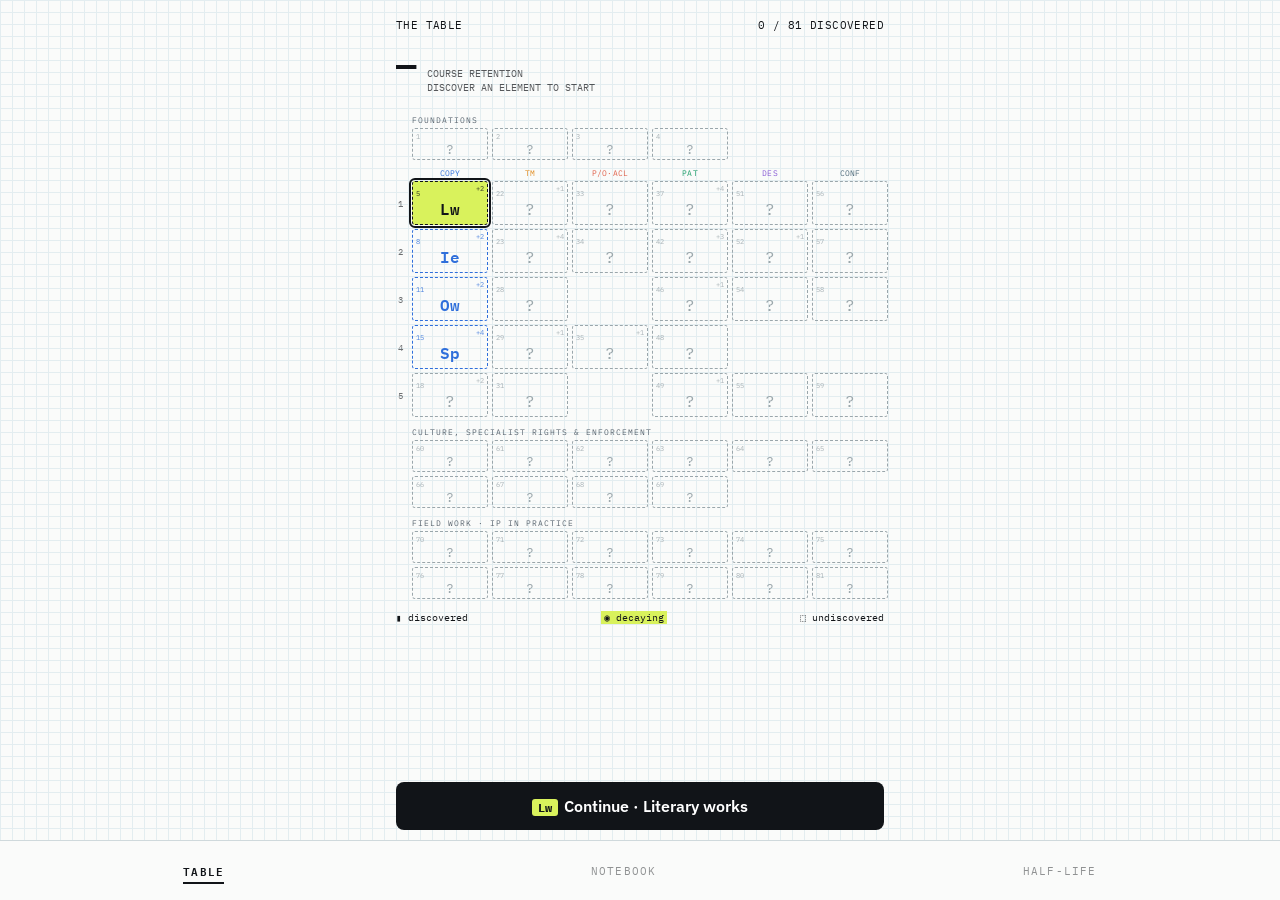
==== index.html @ dfd4808e "Add units 1.7, 1.8 and 1.9: Copyright's Whose & how long? row Ownership (employees, journalists, com" ====
<!doctype html>
<html lang="en-AU">
<head>
  <meta charset="utf-8">
  <meta name="viewport" content="width=device-width, initial-scale=1, viewport-fit=cover">
  <meta name="theme-color" content="#FAFBFA">
  <meta name="apple-mobile-web-app-capable" content="yes">
  <meta name="apple-mobile-web-app-status-bar-style" content="default">
  <meta name="apple-mobile-web-app-title" content="Duo Logo">
  <meta name="description" content="Australian intellectual property law as a periodic table.">
  <title>Duo Logo · The Lab</title>
  <link rel="manifest" href="manifest.webmanifest">
  <link rel="icon" href="icon.svg" type="image/svg+xml">
  <link rel="apple-touch-icon" href="icon-180.png">
  <link rel="preconnect" href="https://fonts.googleapis.com">
  <link rel="preconnect" href="https://fonts.gstatic.com" crossorigin>
  <link href="https://fonts.googleapis.com/css2?family=IBM+Plex+Mono:wght@400;500;600;700&family=IBM+Plex+Sans:ital,wght@0,400;0,500;0,600;0,700;1,400&display=swap" rel="stylesheet">
  <link rel="stylesheet" href="styles.css">
</head>
<body>
  <main id="app" aria-live="polite"></main>
  <div id="overlay"></div>
  <script src="course.js"></script>
  <script src="unit-literary.js"></script>
  <script src="unit-dma.js"></script>
  <script src="unit-part-iv.js"></script>
  <script src="unit-ideas.js"></script>
  <script src="unit-originality.js"></script>
  <script src="unit-authorship.js"></script>
  <script src="unit-ownership.js"></script>
  <script src="unit-dealings.js"></script>
  <script src="unit-duration.js"></script>
  <script src="unit-substantial-part.js"></script>
  <script src="reactions.js"></script>
  <script src="app.js"></script>
</body>
</html>
---- styles.css ----
/* Duo Logo · The Lab. A modern lab notebook: graph paper, hairlines, tabular numbers. */
:root {
  --ink: #111418; --white: #FAFBFA; --grid: #E3EDF0; --line: #cfd9dc; --muted: #5b6670;
  --cr: #2F6FDB; --tm: #E08A1E; --po: #E0614A; --pa: #1E9E6A; --de: #8A5CD6; --ci: #4F6A7A; --gr: #7A8088;
  --hi: #D9F25C; --bad: #b53b26; --badbg: #fde6e1; --ok: #17804f; --okbg: #e3f5ea;
  --g: var(--cr);
  --mono: 'IBM Plex Mono', ui-monospace, Menlo, monospace;
  --sans: 'IBM Plex Sans', system-ui, -apple-system, 'Segoe UI', sans-serif;
  --safe-b: env(safe-area-inset-bottom, 0px);
}
* { box-sizing: border-box; margin: 0; padding: 0; }
html { -webkit-text-size-adjust: 100%; }
body {
  font-family: var(--sans); color: var(--ink); background-color: var(--white);
  background-image: linear-gradient(var(--grid) 1px, transparent 1px), linear-gradient(90deg, var(--grid) 1px, transparent 1px);
  background-size: 12px 12px; font-variant-numeric: tabular-nums; min-height: 100vh; min-height: 100dvh;
  -webkit-tap-highlight-color: transparent;
}
button { font: inherit; color: inherit; background: none; border: 0; cursor: pointer; }
a { color: inherit; }
.mono { font-family: var(--mono); }
#app { max-width: 520px; margin: 0 auto; min-height: 100vh; min-height: 100dvh; position: relative; padding-bottom: calc(76px + var(--safe-b)); }
#app.player-mode { padding-bottom: 0; }

/* ---------- chrome ---------- */
.top { padding: 18px 16px 0; display: flex; justify-content: space-between; align-items: center; gap: 8px; font-family: var(--mono); font-size: 11px; letter-spacing: .4px; text-transform: uppercase; }
.top .g { color: var(--g); }
.tabs { position: fixed; bottom: 0; left: 0; right: 0; height: calc(60px + var(--safe-b)); padding-bottom: var(--safe-b); border-top: 1px solid var(--line); display: flex; justify-content: space-around; align-items: center; background: var(--white); font-family: var(--mono); font-size: 11px; letter-spacing: 1.2px; z-index: 20; }
.tabs a { text-decoration: none; opacity: .45; padding: 10px 8px; }
.tabs a.on { opacity: 1; font-weight: 600; }
.tabs a.on span { border-bottom: 2px solid var(--ink); padding-bottom: 2px; }
.btn { display: block; width: calc(100% - 32px); margin: 0 16px; padding: 14px; border-radius: 8px; background: var(--ink); color: #fff; text-align: center; font-weight: 600; font-size: 15.5px; text-decoration: none; }
#app.has-cta { padding-bottom: calc(150px + var(--safe-b)); }
.cta { position: fixed; left: 0; right: 0; bottom: calc(70px + var(--safe-b)); z-index: 19; max-width: 520px; margin: 0 auto; }
.p-top .sym { text-transform: none; }
.btn:disabled { opacity: .35; cursor: default; }
.btn b { background: var(--hi); color: var(--ink); padding: 1px 6px; border-radius: 3px; font-family: var(--mono); font-size: 12px; margin-right: 6px; }
.btn.ghost { background: #fff; color: var(--ink); border: 1px solid var(--line); }
.link { display: block; margin: 10px auto 0; font-family: var(--mono); font-size: 12px; text-decoration: underline; opacity: .7; }
.eyebrow { font-family: var(--mono); font-size: 10px; letter-spacing: 1.2px; text-transform: uppercase; color: var(--muted); }
.flag { font-family: var(--mono); font-size: 10px; color: var(--bad); background: var(--badbg); padding: 1px 5px; border-radius: 3px; white-space: nowrap; }
.sect { font-family: var(--mono); font-size: 10px; letter-spacing: 1.2px; text-transform: uppercase; color: var(--muted); margin: 22px 16px 6px; }

/* ---------- element tile ---------- */
.el { position: relative; border-radius: 3px; color: #fff; padding: 2px 3px; font-family: var(--mono); background: var(--c); min-width: 0; text-align: left; transition: filter .6s, opacity .6s; }
.el .n { font-size: 7px; opacity: .85; display: flex; justify-content: space-between; }
.el .s { font-size: 16px; font-weight: 600; text-align: center; line-height: 1; margin-top: 4px; }
.el .bar { position: absolute; left: 3px; right: 3px; bottom: 3px; height: 2px; background: rgba(255,255,255,.35); }
.el .bar i { display: block; height: 2px; background: #fff; }
.el.un { background: transparent; border: 1px dashed #9aa6ab; color: #9aa6ab; }
.el.un .s { font-weight: 400; }
.el.ready { background: transparent; border: 1.5px dashed var(--c); color: var(--c); }
.el.decay { box-shadow: 0 0 0 2px var(--hi), 0 0 12px var(--hi); animation: glow 2.4s ease-in-out infinite; }
.el.stable { box-shadow: inset 0 0 0 3px rgba(17,20,24,.55); }
.el.now { outline: 2px solid var(--ink); outline-offset: 1px; }
.el.ready.now { background: var(--hi); color: var(--ink); border-color: var(--ink); }
.el .more { position: absolute; top: 2px; right: 3px; font-size: 7px; opacity: .8; }
.el.empty { visibility: hidden; }
.el.drop { animation: drop .7s cubic-bezier(.2,1.4,.4,1); }
@keyframes glow { 50% { box-shadow: 0 0 0 2px var(--hi), 0 0 20px 3px var(--hi); } }
@keyframes drop { from { transform: translateY(-30px) scale(1.3); filter: brightness(2); } }

/* ---------- the table ---------- */
.stat { padding: 10px 16px 10px; display: flex; gap: 12px; align-items: baseline; }
.stat .big { font-size: 34px; font-weight: 700; font-family: var(--mono); letter-spacing: -1px; }
.stat .lab { font-family: var(--mono); font-size: 10px; opacity: .7; line-height: 1.4; text-transform: uppercase; }
.ptable { padding: 0 12px; }
.colh, .grid { display: grid; grid-template-columns: 16px repeat(6, minmax(0, 1fr)); gap: 4px; }
.colh { font-family: var(--mono); font-size: 7.5px; text-align: center; margin: 8px 0 3px; letter-spacing: .2px; }
.grid .el { height: 44px; }
.grid .el .s { margin-top: 3px; }
.rh { font-family: var(--mono); font-size: 9px; display: flex; align-items: center; justify-content: center; opacity: .6; }
.blk { display: grid; grid-template-columns: repeat(6, minmax(0, 1fr)); gap: 4px; margin-left: 20px; }
.blk .el { height: 32px; }
.blk .el .s { font-size: 13px; margin-top: 2px; }
.blk-h { font-family: var(--mono); font-size: 8px; letter-spacing: 1px; color: var(--muted); margin: 10px 0 3px 20px; text-transform: uppercase; }
.legend { display: flex; justify-content: space-between; padding: 12px 16px 14px; font-family: var(--mono); font-size: 9.5px; }
.legend .d { background: var(--hi); padding: 0 3px; }

/* ---------- sheets / modals ---------- */
.scrim { position: fixed; inset: 0; background: rgba(17,20,24,.35); z-index: 40; display: flex; align-items: flex-end; justify-content: center; animation: fade .2s; }
.panel { background: var(--white); width: 100%; max-width: 520px; max-height: 86vh; overflow: auto; border-radius: 14px 14px 0 0; padding: 18px 16px calc(18px + var(--safe-b)); border-top: 3px solid var(--g); animation: up .25s ease-out; }
.panel h2 { font-size: 19px; margin: 4px 0 10px; }
.panel .x { float: right; font-family: var(--mono); font-size: 13px; opacity: .6; padding: 4px; }
@keyframes fade { from { opacity: 0; } }
@keyframes up { from { transform: translateY(40px); opacity: 0; } }
.row { display: flex; align-items: center; gap: 10px; background: #fff; border: 1px solid var(--line); border-radius: 6px; padding: 8px 10px; margin: 6px 0; text-align: left; width: 100%; }
.row .el { width: 36px; height: 36px; flex: none; }
.row .el .s { font-size: 13px; margin-top: 5px; }
.row .t { flex: 1; font-size: 13.5px; font-weight: 500; min-width: 0; }
.row .t small { display: block; font-family: var(--mono); font-size: 9.5px; font-weight: 400; opacity: .7; margin-top: 2px; }
.row .p { font-family: var(--mono); font-size: 11.5px; font-weight: 600; white-space: nowrap; }
.rows { margin: 0 16px; }
.textbox { width: 100%; min-height: 120px; font-family: var(--mono); font-size: 11px; padding: 8px; border: 1px solid var(--line); border-radius: 6px; margin: 8px 0; background: #fff; }
.note { font-size: 13px; line-height: 1.45; margin: 6px 0 10px; }
.err { color: var(--bad); font-family: var(--mono); font-size: 11px; }

/* ---------- player ---------- */
.p-top { position: sticky; top: 0; z-index: 10; background: var(--white); padding: 14px 16px 10px; border-bottom: 1px solid var(--line); display: flex; align-items: center; gap: 10px; font-family: var(--mono); font-size: 10.5px; text-transform: uppercase; letter-spacing: .4px; }
.p-top .quit { font-size: 15px; padding: 2px 6px 2px 0; }
.p-top .lbl { flex: 1; min-width: 0; white-space: nowrap; overflow: hidden; text-overflow: ellipsis; }
.p-top .g { color: var(--g); white-space: nowrap; }
.prog { height: 3px; background: var(--grid); }
.prog i { display: block; height: 3px; background: var(--g); transition: width .3s; }
.p-body { padding: 12px 14px 120px; }
.p-foot { position: fixed; bottom: 0; left: 0; right: 0; padding: 12px 0 calc(14px + var(--safe-b)); background: linear-gradient(transparent, var(--white) 30%); z-index: 15; }
.p-foot .inner { max-width: 520px; margin: 0 auto; display: flex; gap: 8px; padding: 0 16px; }
.p-foot .btn { margin: 0; width: auto; flex: 1; }
.p-foot .btn.ghost { flex: 0 0 auto; padding: 14px 16px; }

/* paper card */
.paper { background: #fff; border: 1px solid var(--line); border-radius: 4px; padding: 14px 14px 12px; animation: slide .25s ease-out; }
@keyframes slide { from { transform: translateX(16px); opacity: 0; } }
.paper.back { animation-name: slideb; }
@keyframes slideb { from { transform: translateX(-16px); opacity: 0; } }
.fig { display: flex; justify-content: space-between; gap: 8px; align-items: flex-start; font-family: var(--mono); font-size: 9.5px; letter-spacing: .8px; color: var(--g); text-transform: uppercase; }
.fig .m { text-align: right; color: var(--muted); text-transform: none; letter-spacing: 0; }
.fig .m span { display: block; }
.paper h3 { font-size: 18px; line-height: 1.25; margin: 6px 0 8px; }
.paper p, .paper li { font-size: 14.5px; line-height: 1.5; }
.paper p + p, .paper p + ul, .paper p + ol, .paper ul + p, .paper ol + p { margin-top: 8px; }
.paper ul, .paper ol { padding-left: 20px; }
.paper li + li { margin-top: 4px; }
.paper .k { font-family: var(--mono); font-size: 9.5px; letter-spacing: 1px; color: var(--muted); margin-top: 10px; }
.paper .v { font-size: 14px; line-height: 1.42; margin-top: 2px; }
.res { display: inline-block; margin-top: 4px; font-family: var(--mono); font-size: 12px; background: var(--badbg); color: var(--bad); padding: 2px 6px; border-radius: 3px; }
.res.ok { background: var(--okbg); color: var(--ok); }
.deeper-btn { display: block; width: 100%; text-align: center; font-family: var(--mono); font-size: 11px; letter-spacing: 1px; color: var(--muted); padding: 12px 0 2px; }
.deeper { border-top: 1px dashed var(--line); margin-top: 10px; padding-top: 10px; }
.deeper[hidden] { display: none; }
.src { margin-top: 12px; padding-top: 8px; border-top: 1px solid var(--grid); font-size: 11.5px; line-height: 1.45; color: var(--muted); }
.src b { font-family: var(--mono); font-size: 9px; letter-spacing: 1px; font-weight: 500; }
/* kinds */
.k-trap { border-left: 4px solid var(--hi); }
.k-trap .fig { color: var(--ink); }
.hazard { display: inline-flex; align-items: center; justify-content: center; width: 18px; height: 16px; background: var(--hi); clip-path: polygon(50% 0, 100% 100%, 0 100%); font-size: 10px; font-weight: 700; color: var(--ink); padding-top: 4px; margin-right: 4px; vertical-align: -2px; }
.k-critique .fig::after { content: ''; }
.specimen { margin: 10px 0 4px; padding: 10px; border: 1px solid var(--line); border-radius: 50% / 12%; background: radial-gradient(circle at 30% 20%, #fff, #f3f7f8); }
.specimen .cite { font-family: var(--mono); font-size: 9.5px; color: var(--muted); margin-bottom: 4px; }
.specimen p { font-family: var(--mono); font-size: 12.5px; line-height: 1.55; }
.specimen mark { background: var(--hi); border-radius: 50%; padding: 0 3px; font-size: 10px; }
.specimen ul { list-style: none; padding: 0; margin-top: 6px; }
.specimen li { font-size: 12px; color: var(--muted); }
.flow { list-style: none; padding: 0 !important; margin: 10px 0 6px; counter-reset: s; }
.flow li { position: relative; border: 1px solid var(--line); border-radius: 6px; padding: 8px 10px 8px 36px; background: #fff; margin: 0 !important; font-size: 13.5px; counter-increment: s; }
.flow li::before { content: counter(s); position: absolute; left: 8px; top: 8px; width: 20px; height: 20px; border-radius: 50%; background: var(--g); color: #fff; font-family: var(--mono); font-size: 11px; display: flex; align-items: center; justify-content: center; }
.flow li + li { margin-top: 14px !important; }
.flow li + li::after { content: '↓'; position: absolute; left: 14px; top: -16px; font-family: var(--mono); font-size: 11px; color: var(--muted); }
.cmp { width: 100%; border-collapse: collapse; font-size: 11.5px; margin-top: 4px; }
.cmp th, .cmp td { border: 1px solid var(--line); padding: 5px; vertical-align: top; text-align: left; line-height: 1.35; }
.cmp th { font-family: var(--mono); font-size: 9.5px; background: #f3f7f8; }
.cmp td:first-child { font-family: var(--mono); font-size: 9.5px; color: var(--muted); }
.dots { display: flex; justify-content: center; gap: 4px; margin: 12px 0 0; }
.dots i { width: 6px; height: 6px; border-radius: 1px; background: var(--line); }
.dots i.on { background: var(--g); }

/* questions */
.q-k { font-family: var(--mono); font-size: 10px; letter-spacing: 1.2px; text-transform: uppercase; color: var(--g); }
.q-t { font-size: 18px; font-weight: 600; line-height: 1.3; margin: 6px 0 14px; }
.opts { display: flex; flex-direction: column; gap: 8px; }
.opt { text-align: left; background: #fff; border: 1px solid var(--line); border-radius: 8px; padding: 12px; font-size: 14.5px; line-height: 1.35; }
.opt.right { border-color: var(--ok); background: var(--okbg); }
.opt.wrong { border-color: var(--bad); background: var(--badbg); }
.tf { flex-direction: row; } .tf .opt { flex: 1; text-align: center; font-weight: 600; font-family: var(--mono); }
.chip { display: inline-block; padding: 8px 10px; border-radius: 5px; font-size: 12.5px; font-weight: 500; margin: 3px 2px; font-family: var(--mono); background: #fff; border: 1px solid #c5cfd3; text-align: left; line-height: 1.3; }
.chip.used { opacity: .25; pointer-events: none; }
.chip.sel { background: var(--hi); border-color: var(--ink); }
.chip.bad { border-color: #e7b7ad; text-decoration: line-through; color: var(--bad); background: #fff6f4; pointer-events: none; }
.slots { list-style: none; display: flex; flex-direction: column; gap: 6px; margin-bottom: 12px; }
.slot { border: 1.5px dashed var(--line); border-radius: 6px; min-height: 40px; padding: 8px 10px; display: flex; gap: 10px; align-items: center; font-size: 13.5px; background: rgba(255,255,255,.7); }
.slot .mono { font-size: 11px; color: var(--muted); }
.slot.filled { border-style: solid; background: #fff; }
.slot.right { border-color: var(--ok); background: var(--okbg); } .slot.wrong { border-color: var(--bad); background: var(--badbg); }
.match { display: grid; grid-template-columns: 1fr 1fr; gap: 8px; }
.match .col { display: flex; flex-direction: column; gap: 6px; }
.match .chip { margin: 0; width: 100%; min-height: 44px; }
.match .chip.done { opacity: .55; pointer-events: none; border-color: var(--pc); box-shadow: inset 4px 0 0 var(--pc); }
.match .chip.miss { animation: shake .3s; border-color: var(--bad); }
@keyframes shake { 25% { transform: translateX(-4px); } 75% { transform: translateX(4px); } }
.sort-stage { background: #fff; border: 1px solid var(--line); border-radius: 8px; padding: 14px; text-align: center; margin-bottom: 10px; min-height: 76px; display: flex; flex-direction: column; justify-content: center; gap: 6px; }
.sort-stage .card { font-size: 15px; font-weight: 600; }
.sort-stage .mono { font-size: 10px; color: var(--muted); }
.buckets { display: grid; grid-template-columns: 1fr 1fr; gap: 8px; }
.bucket { background: rgba(255,255,255,.8); border: 1.5px solid var(--line); border-radius: 8px; padding: 10px 8px; min-height: 70px; text-align: left; }
.bucket strong { font-family: var(--mono); font-size: 11px; display: block; }
.bucket em { display: block; font-style: normal; font-size: 11.5px; margin-top: 4px; padding-left: 6px; border-left: 2px solid var(--ok); }
.bucket em.no { border-color: var(--bad); color: var(--bad); }
.bucket.pulse { animation: pulse .4s; } .bucket.shake { animation: shake .3s; }
@keyframes pulse { 50% { transform: scale(1.03); background: var(--okbg); } }
.simi { background: #fff; border: 1px solid var(--line); border-radius: 8px; padding: 16px 14px; }
.simi .read { font-family: var(--mono); font-size: 34px; font-weight: 700; text-align: center; }
.simi input { width: 100%; accent-color: var(--g); margin: 12px 0 4px; }
.simi .ends { display: flex; justify-content: space-between; font-family: var(--mono); font-size: 10px; color: var(--muted); }
.gauge { position: relative; height: 8px; background: var(--grid); border-radius: 4px; margin-top: 10px; }
.gauge .zone { position: absolute; top: 0; bottom: 0; background: var(--okbg); border: 1px solid var(--ok); border-radius: 4px; }
.gauge .pin { position: absolute; top: -4px; width: 3px; height: 16px; background: var(--ink); }
/* answer sheet */
.ans { position: fixed; left: 0; right: 0; bottom: 0; z-index: 30; background: #fff; border-top: 3px solid var(--ok); padding: 16px 16px calc(16px + var(--safe-b)); transform: translateY(100%); transition: transform .25s ease-out; max-height: 70vh; overflow: auto; }
.ans.bad { border-color: var(--bad); }
.ans.up { transform: none; }
.ans .in { max-width: 520px; margin: 0 auto; }
.ans h3 { font-family: var(--mono); font-size: 13px; letter-spacing: .5px; color: var(--ok); }
.ans.bad h3 { color: var(--bad); }
.ans p { font-size: 14px; line-height: 1.45; margin: 8px 0 12px; }
.ans .corr { font-weight: 600; }
.ans .btn { width: 100%; margin: 0; }

/* reaction */
.eq { margin: 4px 0 8px; padding: 16px 10px; background: #fff; border: 1px solid var(--line); border-radius: 6px; text-align: center; }
.eq .chip.on { background: var(--g); color: #fff; border-color: var(--g); }
.eq .chip.gap { border: 1.5px dashed var(--g); color: var(--g); background: #fff6f4; min-width: 40px; text-align: center; }
.plus { font-family: var(--mono); font-weight: 600; margin: 0 1px; }
.arrow { position: relative; height: 2px; margin: 16px 30px 14px; background: var(--line); }
.arrow::after { content: '▶'; position: absolute; right: -8px; top: -8px; font-size: 12px; color: var(--muted); }
.arrow i { display: block; height: 2px; width: 0; background: var(--g); transition: width .8s ease-out; }
.arrow.fizz i { width: 45%; background: var(--bad); }
.arrow.go i { width: 100%; }
.prod { display: inline-block; padding: 8px 14px; border: 2px solid var(--ink); border-radius: 5px; font-weight: 700; letter-spacing: 1px; font-family: var(--mono); font-size: 13px; opacity: .3; transition: all .5s .6s; }
.prod.made { opacity: 1; background: var(--g); color: #fff; border-color: var(--g); transform: scale(1.06); }
.tray-h { font-family: var(--mono); font-size: 9.5px; margin: 14px 2px 4px; opacity: .6; letter-spacing: 1px; }
.hint { margin: 10px 0; font-size: 12.5px; padding: 10px; background: #fff; border-left: 3px solid var(--hi); font-family: var(--mono); line-height: 1.45; }

/* half-life */
.chart { display: block; margin: 6px auto 0; }
.empty-msg { margin: 16px; padding: 16px; background: #fff; border: 1px dashed var(--line); border-radius: 8px; font-size: 14px; line-height: 1.45; }

/* notebook */
.chap { margin: 0 16px 8px; background: #fff; border: 1px solid var(--line); border-radius: 6px; overflow: hidden; }
.chap summary { list-style: none; cursor: pointer; padding: 10px 12px; display: flex; justify-content: space-between; align-items: center; font-weight: 600; font-size: 14px; }
.chap summary::-webkit-details-marker { display: none; }
.chap summary .mono { font-size: 10px; font-weight: 400; color: var(--muted); }
.chap .units { padding: 0 8px 8px; }
.chap .row { margin: 4px 0; }
.outline { margin: 0 16px; background: #fff; border: 1px solid var(--line); border-left: 4px solid var(--cr); border-radius: 4px; padding: 12px; font-size: 13.5px; line-height: 1.5; }

/* result */
.result { padding: 28px 16px; text-align: center; }
.result h2 { font-size: 22px; margin: 6px 0 4px; }
.result .score { font-family: var(--mono); font-size: 48px; font-weight: 700; margin: 18px 0 2px; }
.result .found { display: flex; justify-content: center; margin: 22px 0 10px; }
.result .found .el { width: 84px; height: 84px; }
.result .found .el .s { font-size: 30px; margin-top: 14px; }
.result .found .el .n { font-size: 9px; }
.result .note { color: var(--muted); }
.treasure { display: inline-block; font-family: var(--mono); font-size: 11px; background: var(--hi); padding: 3px 7px; border-radius: 3px; margin: 3px; }
.result .btn { margin-top: 18px; }
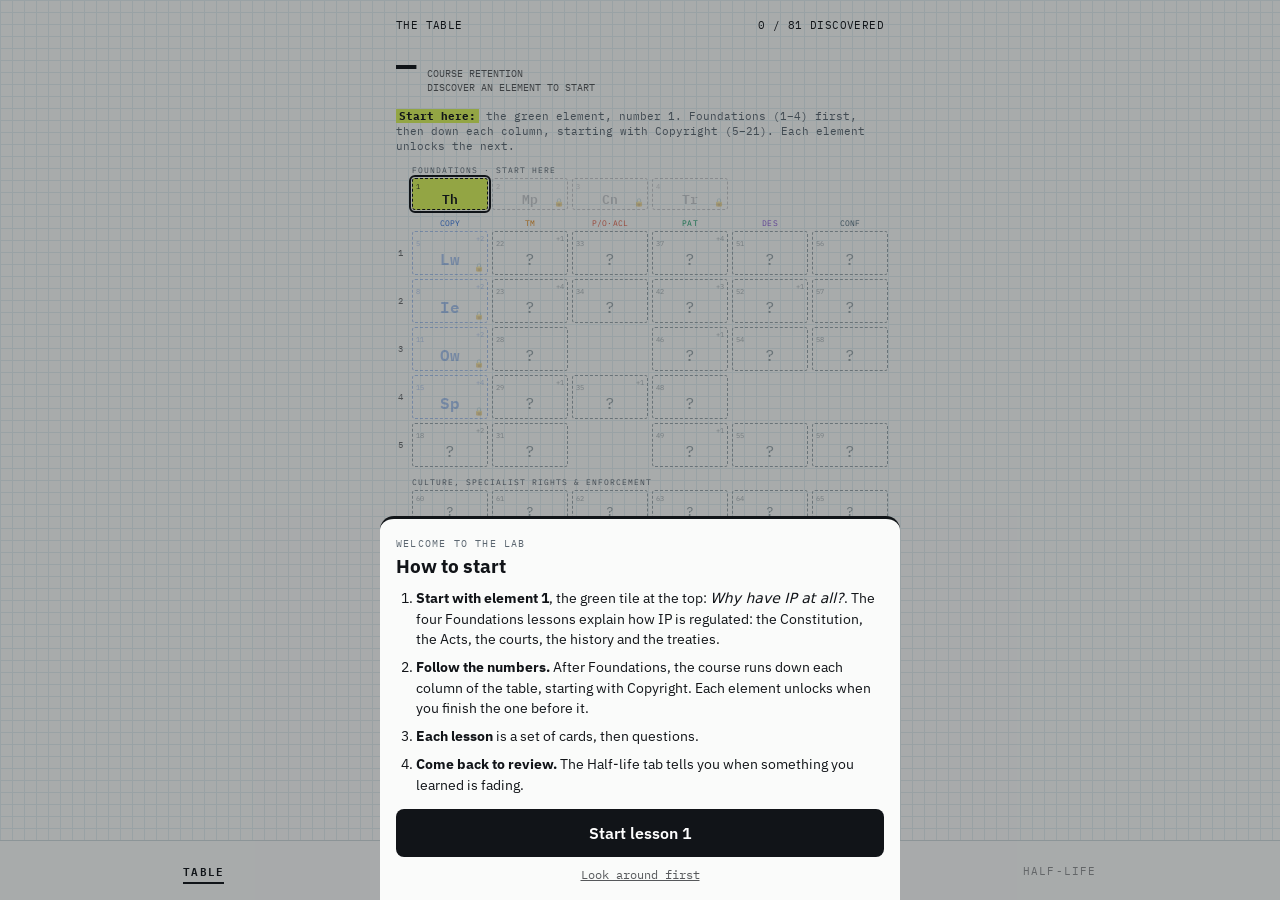
==== commit 07af9c33: "Add introductory lessons and a strict one-by-one lesson order Foundations 0.1-0.4 (how the course wo" ====
--- a/index.html
+++ b/index.html
@@ -21,6 +21,7 @@
   <main id="app" aria-live="polite"></main>
   <div id="overlay"></div>
   <script src="course.js"></script>
+  <script src="unit-foundations.js"></script>
   <script src="unit-literary.js"></script>
   <script src="unit-dma.js"></script>
   <script src="unit-part-iv.js"></script>
--- a/styles.css
+++ b/styles.css
@@ -30,7 +30,7 @@
 .tabs a.on { opacity: 1; font-weight: 600; }
 .tabs a.on span { border-bottom: 2px solid var(--ink); padding-bottom: 2px; }
 .btn { display: block; width: calc(100% - 32px); margin: 0 16px; padding: 14px; border-radius: 8px; background: var(--ink); color: #fff; text-align: center; font-weight: 600; font-size: 15.5px; text-decoration: none; }
-#app.has-cta { padding-bottom: calc(150px + var(--safe-b)); }
+#app.has-cta { padding-bottom: calc(170px + var(--safe-b)); }
 .cta { position: fixed; left: 0; right: 0; bottom: calc(70px + var(--safe-b)); z-index: 19; max-width: 520px; margin: 0 auto; }
 .p-top .sym { text-transform: none; }
 .btn:disabled { opacity: .35; cursor: default; }
@@ -50,6 +50,8 @@
 .el.un { background: transparent; border: 1px dashed #9aa6ab; color: #9aa6ab; }
 .el.un .s { font-weight: 400; }
 .el.ready { background: transparent; border: 1.5px dashed var(--c); color: var(--c); }
+.el.locked { background: transparent; border: 1.5px dashed var(--c); color: var(--c); opacity: .38; }
+.el .lock { position: absolute; right: 3px; bottom: 2px; font-size: 8px; }
 .el.decay { box-shadow: 0 0 0 2px var(--hi), 0 0 12px var(--hi); animation: glow 2.4s ease-in-out infinite; }
 .el.stable { box-shadow: inset 0 0 0 3px rgba(17,20,24,.55); }
 .el.now { outline: 2px solid var(--ink); outline-offset: 1px; }
@@ -75,7 +77,16 @@
 .blk .el .s { font-size: 13px; margin-top: 2px; }
 .blk-h { font-family: var(--mono); font-size: 8px; letter-spacing: 1px; color: var(--muted); margin: 10px 0 3px 20px; text-transform: uppercase; }
 .legend { display: flex; justify-content: space-between; padding: 12px 16px 14px; font-family: var(--mono); font-size: 9.5px; }
+.legend { gap: 6px; flex-wrap: wrap; }
 .legend .d { background: var(--hi); padding: 0 3px; }
+.legend .nx { outline: 1.5px solid var(--ink); background: var(--hi); padding: 0 3px; }
+.route { margin: 4px 16px 2px; font-size: 10.5px; line-height: 1.45; color: var(--muted); }
+.route b { color: var(--ink); background: var(--hi); padding: 0 3px; }
+.cta-sub { display: block; font-size: 12px; font-weight: 400; opacity: .8; margin-top: 2px; }
+.welcome { padding-left: 20px; margin: 4px 0 14px; }
+.welcome li { font-size: 14px; line-height: 1.45; margin-bottom: 8px; }
+.path-next { outline: 2px solid var(--ink); background: #fbfde9; }
+.path-locked { opacity: .5; }
 
 /* ---------- sheets / modals ---------- */
 .scrim { position: fixed; inset: 0; background: rgba(17,20,24,.35); z-index: 40; display: flex; align-items: flex-end; justify-content: center; animation: fade .2s; }
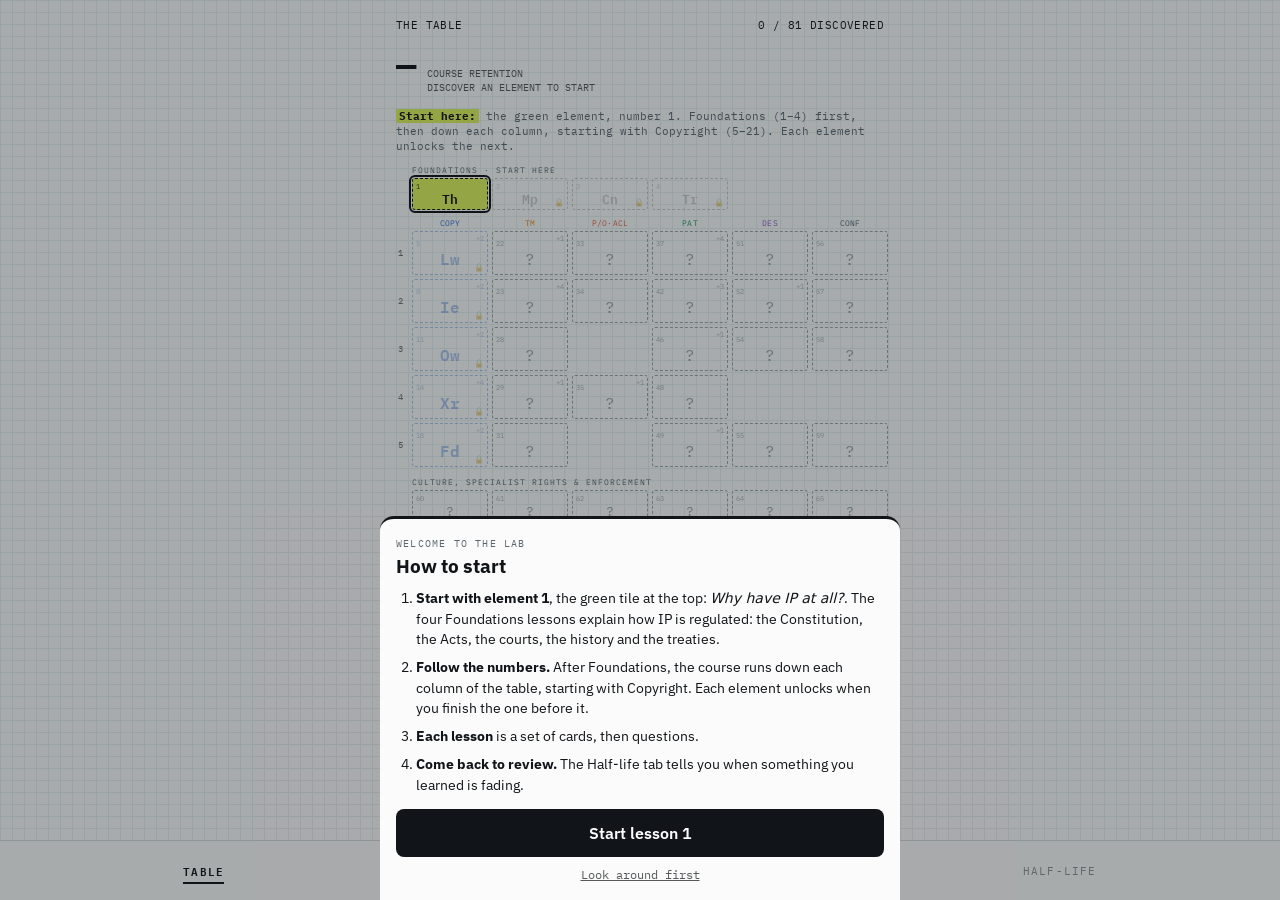
==== commit 7b98ecdf: "Finish the Copyright chapter: units 1.10 and 1.12–1.17 The exclusive rights; authorisation, safe har" ====
--- a/index.html
+++ b/index.html
@@ -31,7 +31,14 @@
   <script src="unit-ownership.js"></script>
   <script src="unit-dealings.js"></script>
   <script src="unit-duration.js"></script>
+  <script src="unit-rights.js"></script>
   <script src="unit-substantial-part.js"></script>
+  <script src="unit-authorisation.js"></script>
+  <script src="unit-secondary.js"></script>
+  <script src="unit-fair-dealing.js"></script>
+  <script src="unit-exceptions.js"></script>
+  <script src="unit-moral-rights.js"></script>
+  <script src="unit-design-ai.js"></script>
   <script src="reactions.js"></script>
   <script src="app.js"></script>
 </body>
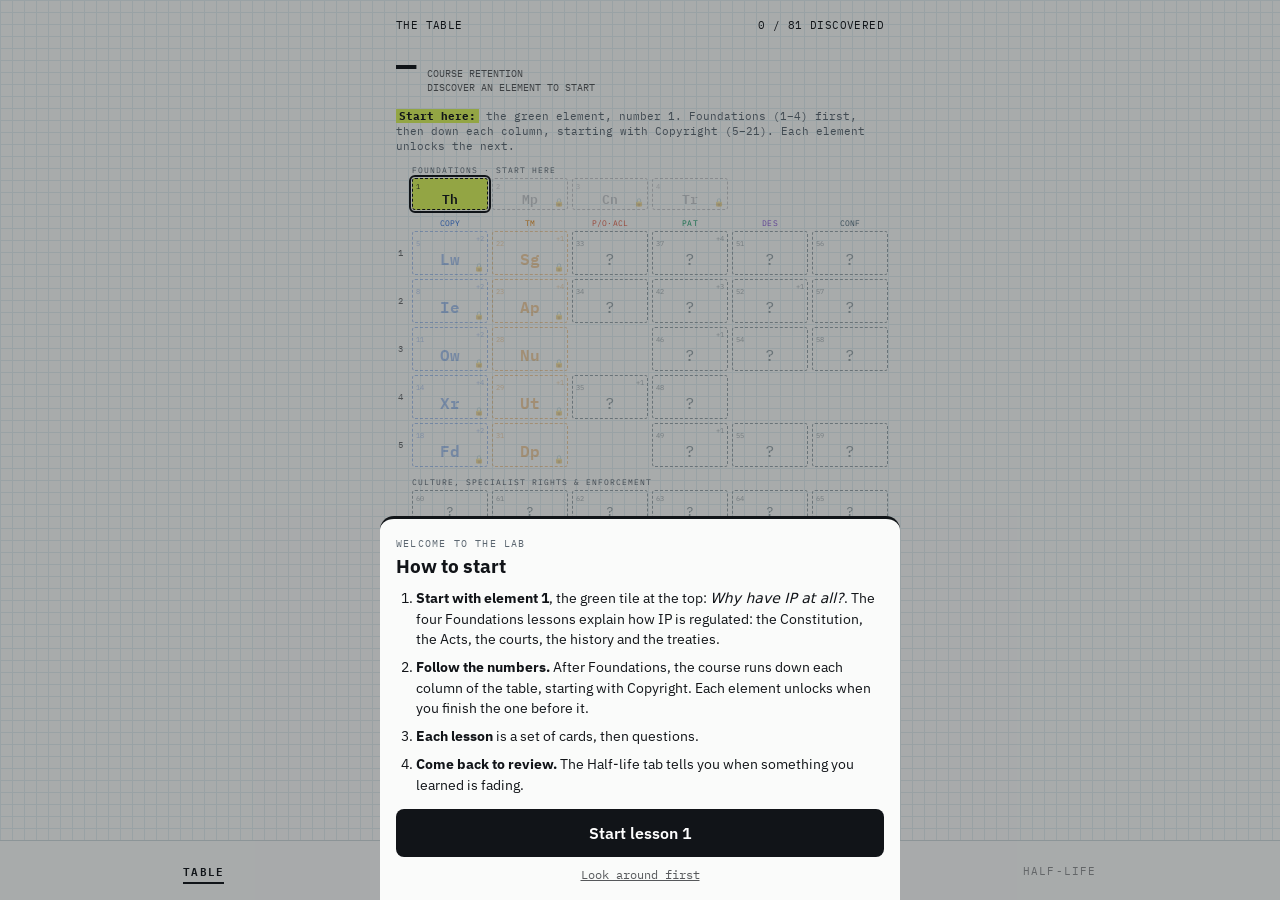
==== commit aa275e6a: "Add the Trade marks chapter: units 2.1–2.11 Signs and what registration gives; the application and d" ====
--- a/index.html
+++ b/index.html
@@ -39,6 +39,9 @@
   <script src="unit-exceptions.js"></script>
   <script src="unit-moral-rights.js"></script>
   <script src="unit-design-ai.js"></script>
+  <script src="unit-tm-basics.js"></script>
+  <script src="unit-tm-registration.js"></script>
+  <script src="unit-tm-infringement.js"></script>
   <script src="reactions.js"></script>
   <script src="app.js"></script>
 </body>
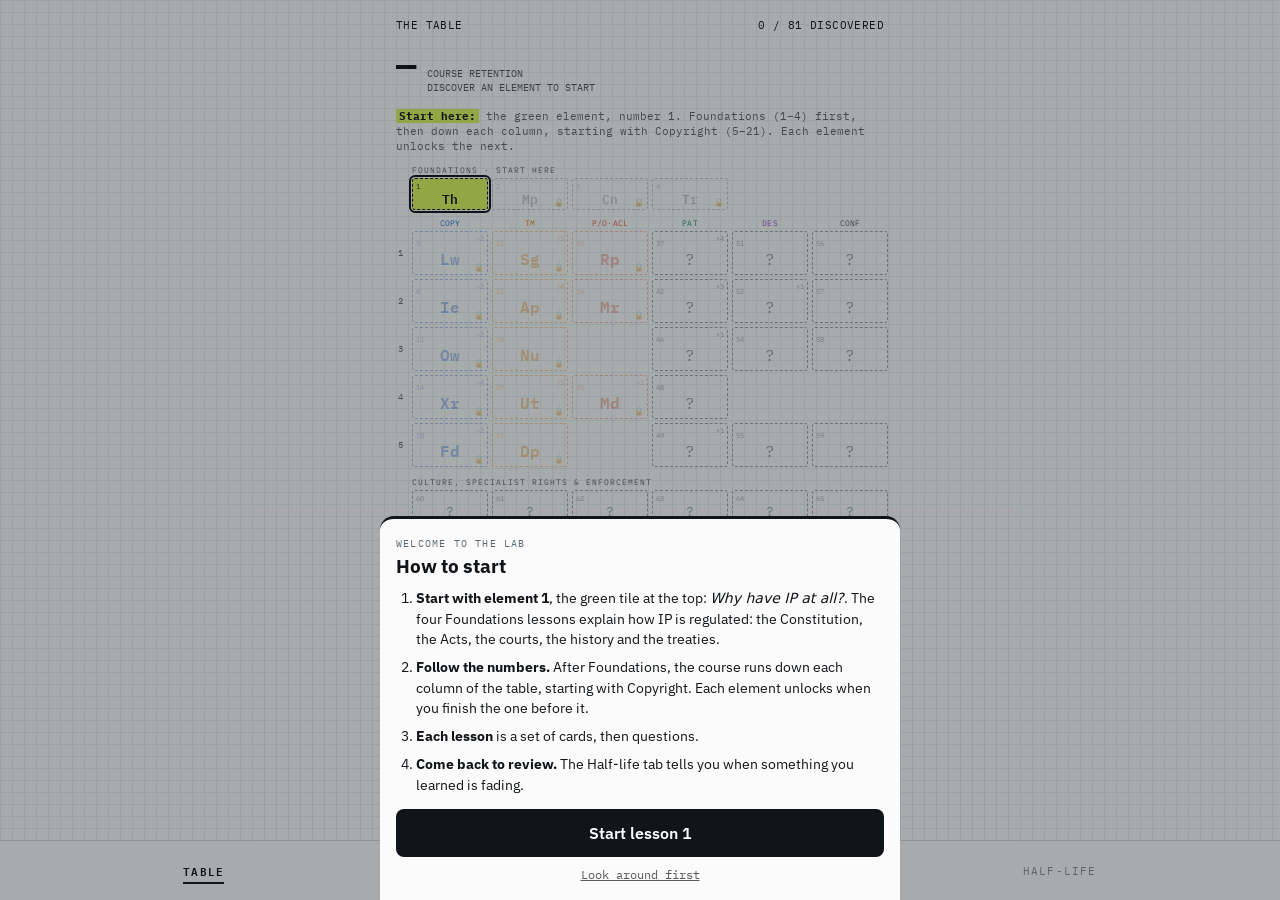
==== commit a590aace: "Add Passing off & the ACL: units 3.1–3.4 Reputation and the classic trinity; misrepresentation, dama" ====
--- a/index.html
+++ b/index.html
@@ -42,6 +42,7 @@
   <script src="unit-tm-basics.js"></script>
   <script src="unit-tm-registration.js"></script>
   <script src="unit-tm-infringement.js"></script>
+  <script src="unit-passing-off.js"></script>
   <script src="reactions.js"></script>
   <script src="app.js"></script>
 </body>
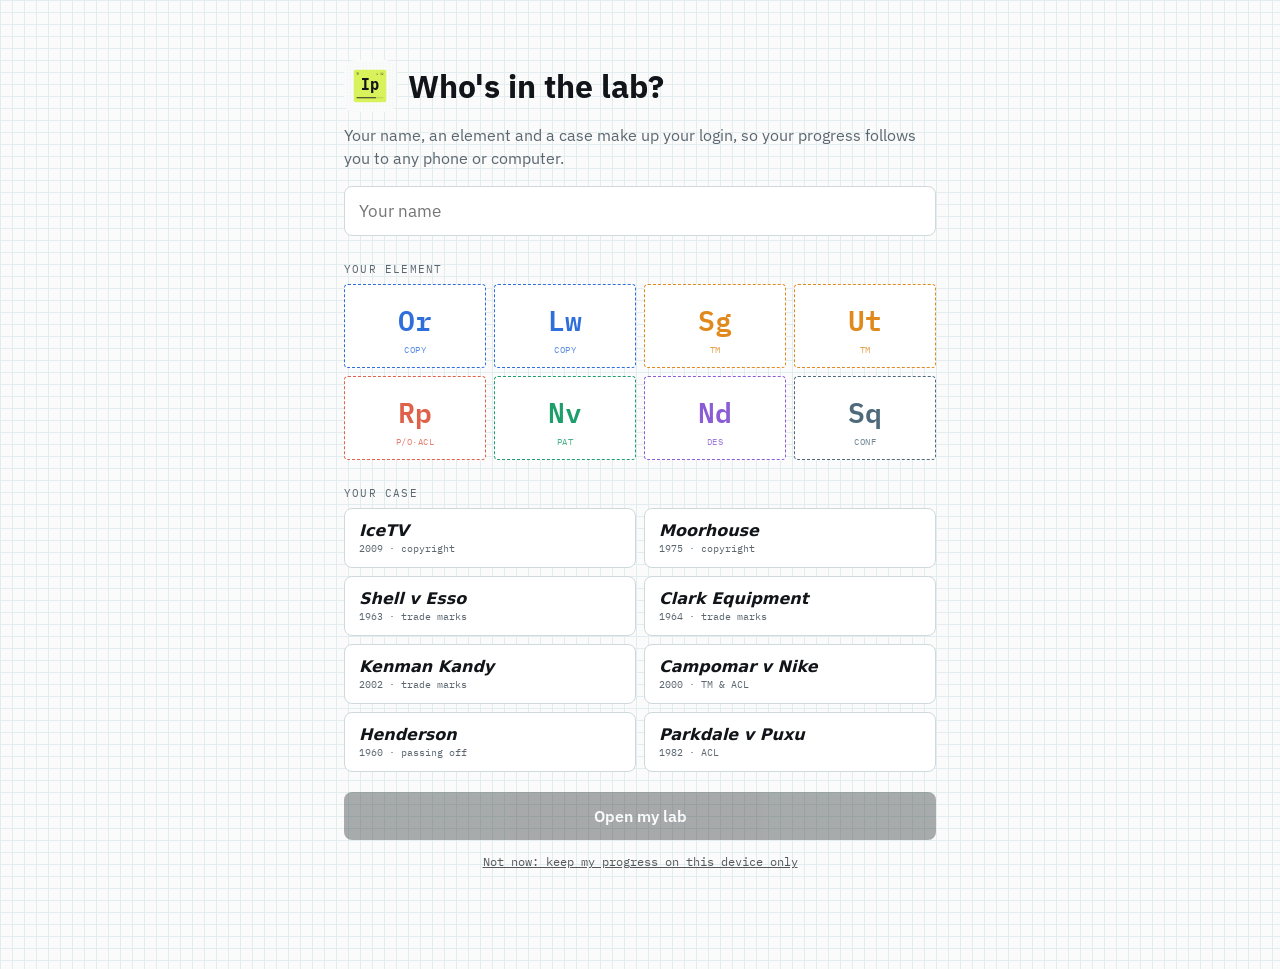
==== commit 703c7a86: "Add sign-in like DuoVino: name + element + case The first screen asks 'Who's in the lab?': a name, o" ====
--- a/index.html
+++ b/index.html
@@ -44,6 +44,7 @@
   <script src="unit-tm-infringement.js"></script>
   <script src="unit-passing-off.js"></script>
   <script src="reactions.js"></script>
+  <script src="cloud-config.js"></script>
   <script src="app.js"></script>
 </body>
 </html>
--- a/styles.css
+++ b/styles.css
@@ -29,6 +29,7 @@
 .tabs a { text-decoration: none; opacity: .45; padding: 10px 8px; }
 .tabs a.on { opacity: 1; font-weight: 600; }
 .tabs a.on span { border-bottom: 2px solid var(--ink); padding-bottom: 2px; }
+.tabs .brand { display: none; }
 .btn { display: block; width: calc(100% - 32px); margin: 0 16px; padding: 14px; border-radius: 8px; background: var(--ink); color: #fff; text-align: center; font-weight: 600; font-size: 15.5px; text-decoration: none; }
 #app.has-cta { padding-bottom: calc(170px + var(--safe-b)); }
 .cta { position: fixed; left: 0; right: 0; bottom: calc(70px + var(--safe-b)); z-index: 19; max-width: 520px; margin: 0 auto; }
@@ -104,6 +105,7 @@
 .rows { margin: 0 16px; }
 .textbox { width: 100%; min-height: 120px; font-family: var(--mono); font-size: 11px; padding: 8px; border: 1px solid var(--line); border-radius: 6px; margin: 8px 0; background: #fff; }
 .note { font-size: 13px; line-height: 1.45; margin: 6px 0 10px; }
+.share-url { min-height: 0; font-size: 13px; }
 .err { color: var(--bad); font-family: var(--mono); font-size: 11px; }
 
 /* ---------- player ---------- */
@@ -255,3 +257,121 @@
 .result .note { color: var(--muted); }
 .treasure { display: inline-block; font-family: var(--mono); font-size: 11px; background: var(--hi); padding: 3px 7px; border-radius: 3px; margin: 3px; }
 .result .btn { margin-top: 18px; }
+
+/* Notebook sub-tabs */
+.seg { display: flex; gap: 4px; margin: 12px 16px 4px; padding: 3px; background: #fff; border: 1px solid var(--line); border-radius: 8px; }
+.seg button { flex: 1; border: 0; background: none; padding: 9px 4px; border-radius: 6px; font-family: var(--mono); font-size: 11px; letter-spacing: .6px; color: var(--muted); cursor: pointer; }
+.seg button.on { background: var(--ink); color: #fff; font-weight: 600; }
+
+.nb-intro { margin: 14px 16px 6px; }
+.nb-foot { margin: 10px 16px 16px; font-size: 10.5px; color: var(--muted); }
+
+/* ---------- sign-in ---------- */
+.login { padding: 34px 16px 40px; }
+.l-head { display: flex; align-items: center; gap: 12px; }
+.l-head img { border-radius: 11px; }
+.l-head h1 { font-size: 26px; line-height: 1.15; }
+.l-sub { font-size: 14.5px; line-height: 1.45; margin: 12px 0 16px; color: var(--muted); }
+.l-input { width: 100%; font: inherit; font-size: 17px; padding: 13px 14px; border: 1px solid var(--line); border-radius: 8px; background: #fff; }
+.l-input:focus { outline: 2px solid var(--ink); outline-offset: 1px; }
+.l-step { margin: 20px 0 8px; }
+.l-els { display: grid; grid-template-columns: repeat(4, 1fr); gap: 8px; }
+.l-el { position: relative; height: 66px; border-radius: 4px; border: 1.5px dashed var(--c); color: var(--c); background: #fff; font-family: var(--mono); display: flex; flex-direction: column; align-items: center; justify-content: center; gap: 2px; transition: transform .15s; }
+.l-el .sym { font-size: 22px; font-weight: 600; }
+.l-el small { font-size: 9px; letter-spacing: .5px; opacity: .8; }
+.l-el.on { background: var(--c); color: #fff; border-style: solid; transform: scale(1.04); box-shadow: 0 0 0 2px var(--ink); }
+.l-cases { display: grid; grid-template-columns: 1fr 1fr; gap: 8px; }
+.l-case { text-align: left; background: #fff; border: 1px solid var(--line); border-radius: 8px; padding: 10px 12px; }
+.l-case strong { display: block; font-size: 14.5px; font-style: italic; }
+.l-case small { display: block; font-family: var(--mono); font-size: 10px; color: var(--muted); margin-top: 2px; }
+.l-case.on { background: var(--hi); border-color: var(--ink); box-shadow: inset 0 0 0 1px var(--ink); }
+.l-err { color: var(--bad); background: var(--badbg); font-size: 13.5px; line-height: 1.45; padding: 10px 12px; border-radius: 6px; margin: 16px 0 0; }
+.btn.l-go { width: 100%; margin: 20px 0 0; }
+.login .link { margin-top: 14px; }
+.acct { background: #fbfde9; }
+.acct-acts { margin: 6px 0 12px; }
+
+/* ---------- wide screens (desktop browsers) ---------- */
+@media (min-width: 900px) {
+  :root { --nav: 220px; }
+  /* bottom tab bar becomes a left sidebar */
+  body:has(nav.tabs) { padding-left: var(--nav); }
+  .tabs { top: 0; bottom: 0; right: auto; width: var(--nav); height: auto; padding: 22px 14px; border-top: 0; border-right: 1px solid var(--line); flex-direction: column; justify-content: flex-start; align-items: stretch; gap: 4px; font-size: 12px; }
+  .tabs a { opacity: .6; padding: 11px 12px; border-radius: 6px; }
+  .tabs a:hover { opacity: 1; background: #fff; }
+  .tabs a.on { opacity: 1; background: var(--ink); color: #fff; }
+  .tabs a.on span { border-bottom: 0; padding-bottom: 0; }
+  .tabs .brand { display: flex; align-items: center; gap: 10px; opacity: 1; margin-bottom: 18px; padding: 4px 6px; font-family: var(--sans); font-size: 17px; font-weight: 700; letter-spacing: 0; }
+  .tabs .brand:hover { background: none; }
+  .tabs .brand img { border-radius: 7px; }
+
+  #app { max-width: 880px; padding-bottom: 40px; }
+  #app.has-cta { padding-bottom: 40px; }
+  .top { padding: 28px 24px 0; font-size: 12px; }
+  .cta { position: static; max-width: none; margin: 8px 24px 0; width: auto; }
+  .btn { width: calc(100% - 48px); margin: 0 24px; }
+  .cta .btn { max-width: 520px; width: 100%; margin: 0; }
+
+  /* the table, bigger */
+  .stat { padding: 14px 24px; } .stat .big { font-size: 46px; } .stat .lab { font-size: 11px; }
+  .route { margin: 4px 24px 6px; font-size: 13px; }
+  .ptable { padding: 0 24px; }
+  .colh, .grid { grid-template-columns: 22px repeat(6, minmax(0, 1fr)); gap: 8px; }
+  .colh { font-size: 10px; margin: 14px 0 6px; }
+  .rh { font-size: 12px; }
+  .grid .el { height: 74px; }
+  .el .n { font-size: 10px; } .el .more, .el .lock { font-size: 10px; }
+  .el .s { font-size: 26px; } .grid .el .s { margin-top: 10px; }
+  .el .bar { height: 3px; } .el .bar i { height: 3px; }
+  .blk { gap: 8px; margin-left: 30px; } .blk-h { font-size: 10px; margin: 16px 0 6px 30px; }
+  .blk .el { height: 48px; } .blk .el .s { font-size: 18px; margin-top: 4px; }
+  .legend { padding: 16px 24px; font-size: 11.5px; }
+  .el { cursor: pointer; }
+
+  /* lists, notebook, half-life */
+  .sect { margin: 26px 24px 8px; font-size: 11px; }
+  .rows, .chap, .outline, .empty-msg { margin-left: 24px; margin-right: 24px; }
+  .login .sect { margin-left: 0; margin-right: 0; }
+  .login { max-width: 640px; margin: 0 auto; padding: 60px 24px; } .l-head h1 { font-size: 32px; } .l-sub { font-size: 16px; }
+  .l-el { height: 84px; cursor: pointer; } .l-el .sym { font-size: 28px; } .l-case { cursor: pointer; padding: 12px 14px; } .l-case strong { font-size: 16px; }
+  .seg { margin: 18px 24px 8px; } .seg button { font-size: 12.5px; padding: 11px 6px; }
+  .row { padding: 10px 14px; } .row .t { font-size: 15.5px; } .row .t small { font-size: 11px; }
+  .row .el { width: 44px; height: 44px; } .row .el .s { font-size: 16px; margin-top: 6px; }
+  .row:hover, .chap summary:hover { border-color: var(--ink); }
+  .chap summary { font-size: 16px; padding: 13px 16px; }
+  .outline { font-size: 15.5px; line-height: 1.6; padding: 16px 18px; margin-bottom: 10px; }
+  .note { font-size: 15px; }
+  .nb-intro, .nb-foot { margin-left: 24px; margin-right: 24px; } .nb-foot { font-size: 12px; }
+  .chart { width: 100%; height: auto; max-width: 560px; margin-top: 14px; }
+
+  /* lesson player: a readable column */
+  .p-top { padding: 18px max(24px, calc((100% - 712px) / 2)) 14px; font-size: 12px; }
+  .p-body { max-width: 760px; margin: 0 auto; padding: 24px 24px 140px; }
+  .p-foot .inner { max-width: 760px; padding: 0 24px; }
+  .paper { padding: 26px 30px 22px; }
+  .fig { font-size: 11px; }
+  .paper h3 { font-size: 25px; margin: 10px 0 14px; }
+  .paper p, .paper li { font-size: 17px; line-height: 1.6; }
+  .paper .v { font-size: 16.5px; line-height: 1.55; }
+  .paper .k { font-size: 11px; }
+  .specimen { padding: 16px 18px; } .specimen p { font-size: 15px; } .specimen li { font-size: 14px; }
+  .flow li { font-size: 16px; padding: 11px 14px 11px 44px; } .flow li::before { top: 11px; left: 12px; }
+  .cmp { font-size: 14.5px; } .cmp th, .cmp td { padding: 8px 10px; } .cmp th, .cmp td:first-child { font-size: 11.5px; }
+  .src { font-size: 13px; }
+  .deeper-btn { font-size: 12px; }
+  .q-t { font-size: 24px; margin: 10px 0 20px; }
+  .q-k { font-size: 11.5px; }
+  .opt { font-size: 17px; padding: 15px 16px; } .opt:hover { border-color: var(--ink); }
+  .chip { font-size: 14.5px; padding: 10px 12px; }
+  .slot { font-size: 16px; min-height: 48px; }
+  .sort-stage .card { font-size: 18px; } .bucket strong { font-size: 13px; } .bucket em { font-size: 14px; }
+  .ans .in { max-width: 760px; } .ans p { font-size: 16.5px; } .ans h3 { font-size: 15px; }
+  .result h2 { font-size: 28px; } .result .note { font-size: 16px; }
+  .result .btn, .result .rows { max-width: 520px; margin-left: auto; margin-right: auto; }
+
+  /* sheets open as centred dialogs */
+  .scrim { align-items: center; }
+  body:has(nav.tabs) .scrim { padding-left: var(--nav); }
+  .panel { max-width: 560px; border-radius: 12px; padding: 24px 26px; max-height: 84vh; border: 1px solid var(--line); border-top: 4px solid var(--g); box-shadow: 0 20px 60px rgba(17,20,24,.18); }
+  .panel h2 { font-size: 23px; } .welcome li { font-size: 16px; } .panel .note { font-size: 15px; }
+}
